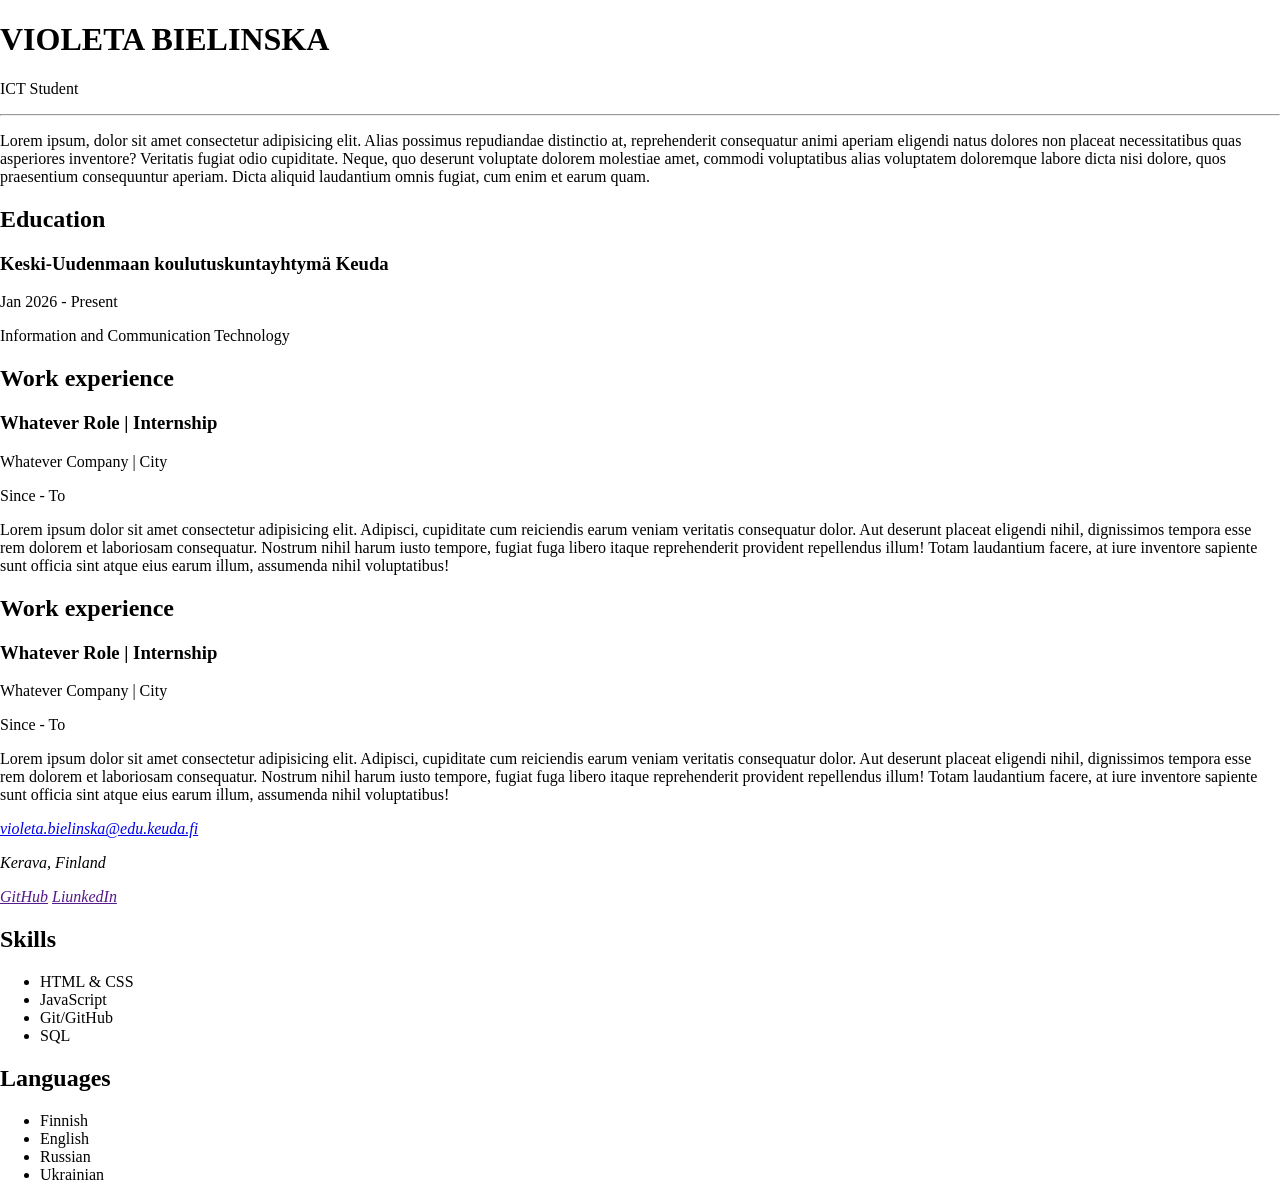
==== sivut/cv.html @ 228471f8 "cv" ====
<!DOCTYPE html>
<html lang="fi">

<head>
    <meta charset="UTF-8">
    <meta name="viewport" content="width=device-width, initial-scale=1.0">
    <title>Violeta Bielinska - Resume</title>
    <link rel="icon" type="image/x-icon" href="kuvat/favicon.png">
    <link rel="stylesheet" href="../css/cv.css">
</head>

<body>
    <header>
        <h1>VIOLETA BIELINSKA</h1>
        <p>ICT Student</p>
    </header>
    <hr>
    <main>
        <section>
            <section id="summary">
                <article>
                    <p>Lorem ipsum, dolor sit amet consectetur adipisicing elit. Alias possimus repudiandae distinctio
                        at, reprehenderit consequatur animi aperiam eligendi natus dolores non placeat necessitatibus
                        quas asperiores inventore? Veritatis fugiat odio cupiditate.
                        Neque, quo deserunt voluptate dolorem molestiae amet, commodi voluptatibus alias voluptatem
                        doloremque labore dicta nisi dolore, quos praesentium consequuntur aperiam. Dicta aliquid
                        laudantium omnis fugiat, cum enim et earum quam.</p>
                </article>
            </section>
            <section id="education">
                <h2>Education</h2>

                <h3>Keski-Uudenmaan koulutuskuntayhtymä Keuda</h3>
                <p>Jan 2026 - Present</p>
                <p>Information and Communication Technology</p>
            </section>
            <section id="experience">
                <h2>Work experience</h2>

                <h3>Whatever Role | Internship</h3>
                <p>Whatever Company | City</p>
                <p>Since - To</p>
                <p>Lorem ipsum dolor sit amet consectetur adipisicing elit. Adipisci, cupiditate cum reiciendis earum
                    veniam veritatis consequatur dolor. Aut deserunt placeat eligendi nihil, dignissimos tempora esse
                    rem dolorem et laboriosam consequatur.
                    Nostrum nihil harum iusto tempore, fugiat fuga libero itaque reprehenderit provident repellendus
                    illum! Totam laudantium facere, at iure inventore sapiente sunt officia sint atque eius earum illum,
                    assumenda nihil voluptatibus!</p>

                <h2>Work experience</h2>

                <h3>Whatever Role | Internship</h3>
                <p>Whatever Company | City</p>
                <p>Since - To</p>
                <p>Lorem ipsum dolor sit amet consectetur adipisicing elit. Adipisci, cupiditate cum reiciendis earum
                    veniam veritatis consequatur dolor. Aut deserunt placeat eligendi nihil, dignissimos tempora esse
                    rem dolorem et laboriosam consequatur.
                    Nostrum nihil harum iusto tempore, fugiat fuga libero itaque reprehenderit provident repellendus
                    illum! Totam laudantium facere, at iure inventore sapiente sunt officia sint atque eius earum illum,
                    assumenda nihil voluptatibus!</p>
            </section>
        </section>
        <aside>
            <section id="links">
                <address>
                    <a href="mailto:violeta.bielinska@edu.keuda.fi">violeta.bielinska@edu.keuda.fi</a>
                    <p>Kerava, Finland</p>
                    <a href="">GitHub</a>
                    <a href="">LiunkedIn</a>
                </address>
            </section>
            <section id="skills">
                <h2>Skills</h2>
                <ul>
                    <li>HTML & CSS</li>
                    <li>JavaScript</li>
                    <li>Git/GitHub</li>
                    <li>SQL</li>
                </ul>
            </section>
            <section id="languages">
                <h2>Languages</h2>
                <ul>
                    <li>Finnish</li>
                    <li>English</li>
                    <li>Russian</li>
                    <li>Ukrainian</li>
                </ul>
            </section>
        </aside>
    </main>
</body>

</html>
---- css/cv.css ----
* {
    box-sizing: border-box;
}

body {
    margin: 0;
    font-family:
}
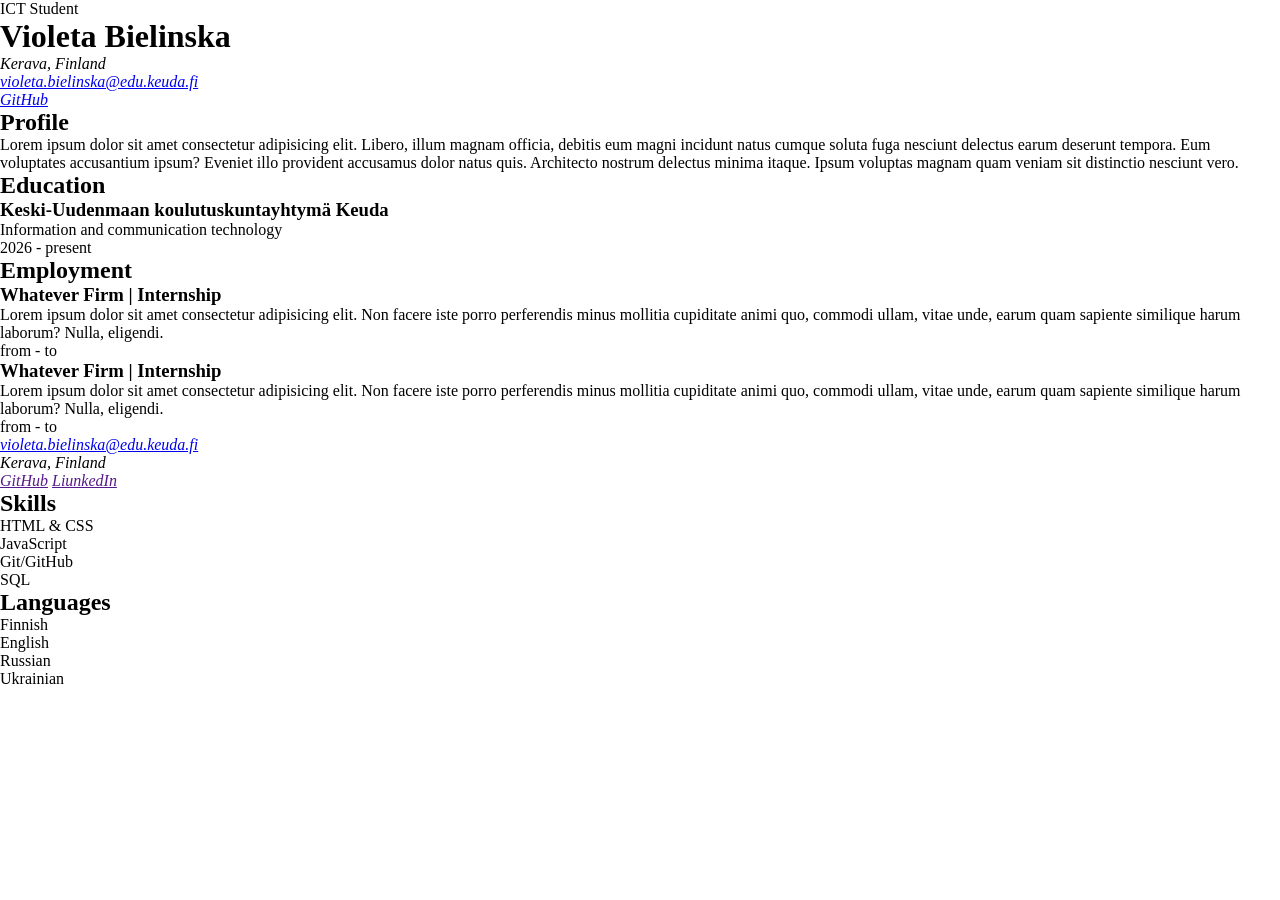
==== commit 00d30ae5: "Merge branch 'main' of https://github.com/vbielinska/portfolio" ====
--- a/sivut/cv.html
+++ b/sivut/cv.html
@@ -11,54 +11,44 @@
 
 <body>
     <header>
-        <h1>VIOLETA BIELINSKA</h1>
         <p>ICT Student</p>
+        <h1>Violeta Bielinska</h1>
+        <address class="info">
+            <ul>
+                <li>Kerava, Finland</li>
+                <li><a href="mailto:violeta.bielinska@edu.keuda.fi">violeta.bielinska@edu.keuda.fi</a></li>
+                <li><a href="https://github.com/vbielinska">GitHub</a></li>
+            </ul>
+        </address>
     </header>
-    <hr>
     <main>
         <section>
-            <section id="summary">
-                <article>
-                    <p>Lorem ipsum, dolor sit amet consectetur adipisicing elit. Alias possimus repudiandae distinctio
-                        at, reprehenderit consequatur animi aperiam eligendi natus dolores non placeat necessitatibus
-                        quas asperiores inventore? Veritatis fugiat odio cupiditate.
-                        Neque, quo deserunt voluptate dolorem molestiae amet, commodi voluptatibus alias voluptatem
-                        doloremque labore dicta nisi dolore, quos praesentium consequuntur aperiam. Dicta aliquid
-                        laudantium omnis fugiat, cum enim et earum quam.</p>
-                </article>
-            </section>
-            <section id="education">
-                <h2>Education</h2>
+            <h2>Profile</h2>
+            <p>Lorem ipsum dolor sit amet consectetur adipisicing elit. Libero, illum magnam officia, debitis eum magni
+                incidunt natus cumque soluta fuga nesciunt delectus earum deserunt tempora. Eum voluptates accusantium
+                ipsum? Eveniet illo provident accusamus dolor natus quis. Architecto nostrum delectus minima itaque.
+                Ipsum voluptas magnam quam veniam sit distinctio nesciunt vero.</p>
+        </section>
+        <section>
+            <h2>Education</h2>
+            <h3>Keski-Uudenmaan koulutuskuntayhtymä Keuda</h3>
+            <p>Information and communication technology</p>
+            <p>2026 - present</p>
+        </section>
+        <section>
+            <h2>Employment</h2>
 
-                <h3>Keski-Uudenmaan koulutuskuntayhtymä Keuda</h3>
-                <p>Jan 2026 - Present</p>
-                <p>Information and Communication Technology</p>
-            </section>
-            <section id="experience">
-                <h2>Work experience</h2>
+            <h3>Whatever Firm | Internship</h3>
+            <p>Lorem ipsum dolor sit amet consectetur adipisicing elit. Non facere iste porro perferendis minus mollitia
+                cupiditate animi quo, commodi ullam, vitae unde, earum quam sapiente similique harum laborum? Nulla,
+                eligendi.</p>
+            <p>from - to</p>
 
-                <h3>Whatever Role | Internship</h3>
-                <p>Whatever Company | City</p>
-                <p>Since - To</p>
-                <p>Lorem ipsum dolor sit amet consectetur adipisicing elit. Adipisci, cupiditate cum reiciendis earum
-                    veniam veritatis consequatur dolor. Aut deserunt placeat eligendi nihil, dignissimos tempora esse
-                    rem dolorem et laboriosam consequatur.
-                    Nostrum nihil harum iusto tempore, fugiat fuga libero itaque reprehenderit provident repellendus
-                    illum! Totam laudantium facere, at iure inventore sapiente sunt officia sint atque eius earum illum,
-                    assumenda nihil voluptatibus!</p>
-
-                <h2>Work experience</h2>
-
-                <h3>Whatever Role | Internship</h3>
-                <p>Whatever Company | City</p>
-                <p>Since - To</p>
-                <p>Lorem ipsum dolor sit amet consectetur adipisicing elit. Adipisci, cupiditate cum reiciendis earum
-                    veniam veritatis consequatur dolor. Aut deserunt placeat eligendi nihil, dignissimos tempora esse
-                    rem dolorem et laboriosam consequatur.
-                    Nostrum nihil harum iusto tempore, fugiat fuga libero itaque reprehenderit provident repellendus
-                    illum! Totam laudantium facere, at iure inventore sapiente sunt officia sint atque eius earum illum,
-                    assumenda nihil voluptatibus!</p>
-            </section>
+            <h3>Whatever Firm | Internship</h3>
+            <p>Lorem ipsum dolor sit amet consectetur adipisicing elit. Non facere iste porro perferendis minus mollitia
+                cupiditate animi quo, commodi ullam, vitae unde, earum quam sapiente similique harum laborum? Nulla,
+                eligendi.</p>
+            <p>from - to</p>
         </section>
         <aside>
             <section id="links">
@@ -89,6 +79,7 @@
             </section>
         </aside>
     </main>
+
 </body>
 
 </html>
--- a/css/cv.css
+++ b/css/cv.css
@@ -1,9 +1,8 @@
+@import url('https://fonts.googleapis.com/css2?family=PT+Serif:ital,wght@0,400;0,700;1,400;1,700&display=swap');
 
 * {
     box-sizing: border-box;
+    margin: 0;
+    padding: 0;
 }
 
-body {
-    margin: 0;
-    font-family:
-}
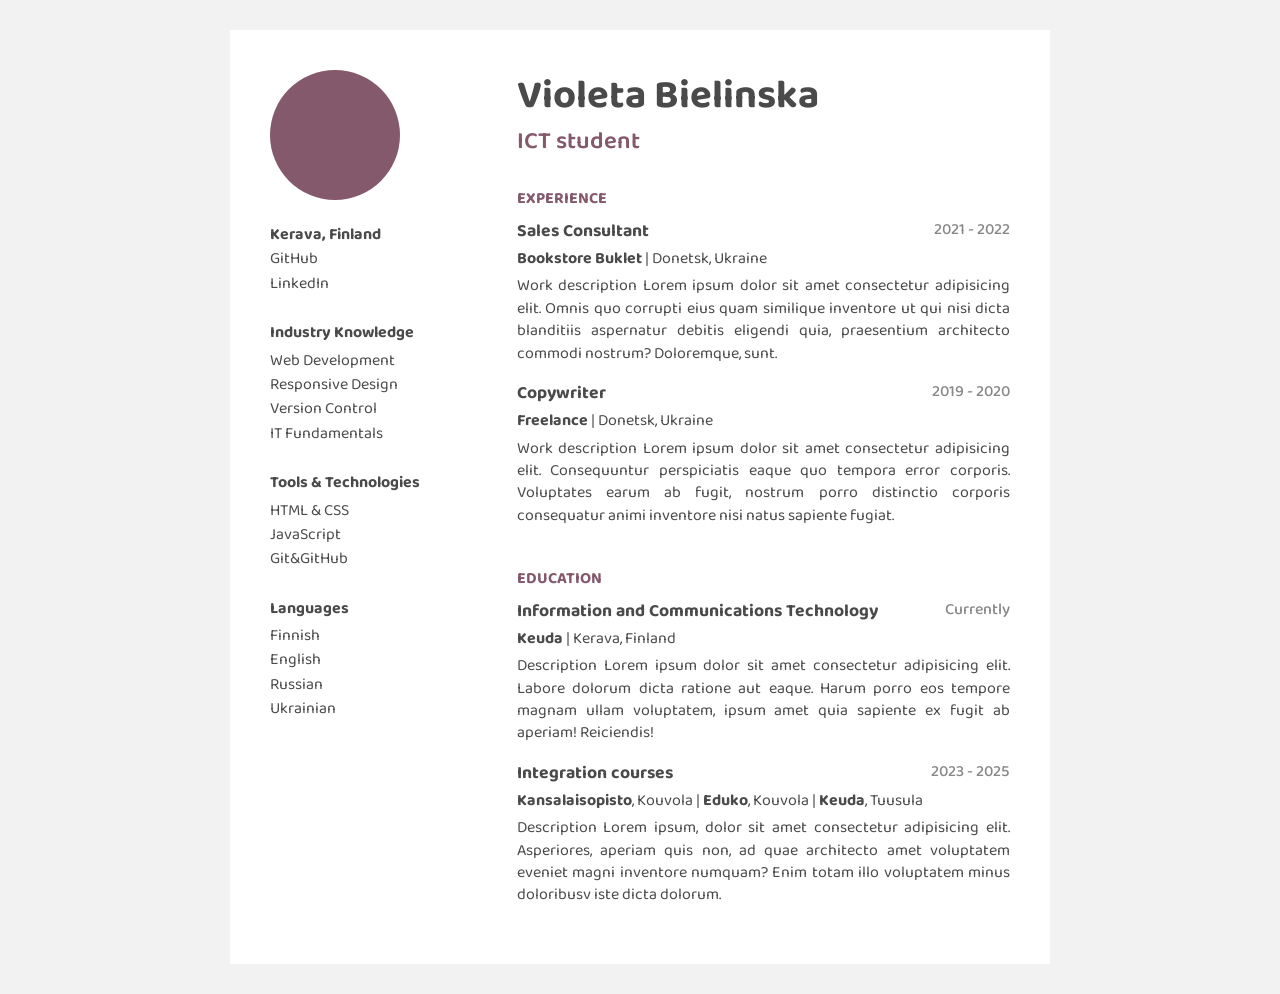
==== commit 86f36a1b: "make cv" ====
--- a/sivut/cv.html
+++ b/sivut/cv.html
@@ -1,85 +1,108 @@
 <!DOCTYPE html>
-<html lang="fi">
+<html lang="en">
 
 <head>
     <meta charset="UTF-8">
     <meta name="viewport" content="width=device-width, initial-scale=1.0">
-    <title>Violeta Bielinska - Resume</title>
-    <link rel="icon" type="image/x-icon" href="kuvat/favicon.png">
+    <title>Resume</title>
     <link rel="stylesheet" href="../css/cv.css">
 </head>
 
 <body>
-    <header>
-        <p>ICT Student</p>
-        <h1>Violeta Bielinska</h1>
-        <address class="info">
-            <ul>
-                <li>Kerava, Finland</li>
-                <li><a href="mailto:violeta.bielinska@edu.keuda.fi">violeta.bielinska@edu.keuda.fi</a></li>
-                <li><a href="https://github.com/vbielinska">GitHub</a></li>
-            </ul>
-        </address>
-    </header>
-    <main>
-        <section>
-            <h2>Profile</h2>
-            <p>Lorem ipsum dolor sit amet consectetur adipisicing elit. Libero, illum magnam officia, debitis eum magni
-                incidunt natus cumque soluta fuga nesciunt delectus earum deserunt tempora. Eum voluptates accusantium
-                ipsum? Eveniet illo provident accusamus dolor natus quis. Architecto nostrum delectus minima itaque.
-                Ipsum voluptas magnam quam veniam sit distinctio nesciunt vero.</p>
-        </section>
-        <section>
-            <h2>Education</h2>
-            <h3>Keski-Uudenmaan koulutuskuntayhtymä Keuda</h3>
-            <p>Information and communication technology</p>
-            <p>2026 - present</p>
-        </section>
-        <section>
-            <h2>Employment</h2>
+    <div class="column-container">
+        <aside class="sidebar">
+            <div class="image"></div>
 
-            <h3>Whatever Firm | Internship</h3>
-            <p>Lorem ipsum dolor sit amet consectetur adipisicing elit. Non facere iste porro perferendis minus mollitia
-                cupiditate animi quo, commodi ullam, vitae unde, earum quam sapiente similique harum laborum? Nulla,
-                eligendi.</p>
-            <p>from - to</p>
+            <address>
+                <ul>
+                    <li><strong>Kerava, Finland</strong></li>
+                    <li><a href="https://github.com/" target="_blank" rel="noopener noreferrer">GitHub</a></li>
+                    <li><a href="https://www.linkedin.com/in/violeta-bielinska-9b9603398/" target="_blank"
+                            rel="noopener noreferrer">LinkedIn</a></li>
+                </ul>
+            </address>
 
-            <h3>Whatever Firm | Internship</h3>
-            <p>Lorem ipsum dolor sit amet consectetur adipisicing elit. Non facere iste porro perferendis minus mollitia
-                cupiditate animi quo, commodi ullam, vitae unde, earum quam sapiente similique harum laborum? Nulla,
-                eligendi.</p>
-            <p>from - to</p>
-        </section>
-        <aside>
-            <section id="links">
-                <address>
-                    <a href="mailto:violeta.bielinska@edu.keuda.fi">violeta.bielinska@edu.keuda.fi</a>
-                    <p>Kerava, Finland</p>
-                    <a href="">GitHub</a>
-                    <a href="">LiunkedIn</a>
-                </address>
-            </section>
-            <section id="skills">
-                <h2>Skills</h2>
+            <article>
+                <h3>Industry Knowledge</h3>
+                <ul>
+                    <li>Web Development</li>
+                    <li>Responsive Design</li>
+                    <li>Version Control</li>
+                    <li>IT Fundamentals</li>
+                </ul>
+            </article>
+
+            <article>
+                <h3>Tools & Technologies</h3>
                 <ul>
                     <li>HTML & CSS</li>
                     <li>JavaScript</li>
-                    <li>Git/GitHub</li>
-                    <li>SQL</li>
+                    <li>Git&GitHub</li>
                 </ul>
-            </section>
-            <section id="languages">
-                <h2>Languages</h2>
+            </article>
+
+            <article>
+                <h3>Languages</h3>
                 <ul>
                     <li>Finnish</li>
                     <li>English</li>
                     <li>Russian</li>
                     <li>Ukrainian</li>
                 </ul>
-            </section>
+            </article>
         </aside>
-    </main>
 
+        <main>
+            <article class="head">
+                <h1>Violeta Bielinska</h1>
+                <p>ICT student</p>
+            </article>
+
+            <article>
+                <h2>Experience</h2>
+                
+                <p class="date">2021 - 2022</p>
+                <h3>Sales Consultant</h3>
+                <p><strong>Bookstore Buklet</strong> &#124; Donetsk, Ukraine</p>
+                <p class="description">Work description Lorem ipsum dolor sit amet consectetur adipisicing elit. Omnis quo corrupti eius
+                    quam similique inventore ut qui nisi dicta blanditiis aspernatur debitis eligendi quia, praesentium
+                    architecto commodi nostrum? Doloremque, sunt.</p>
+
+                    <p class="date">2019 - 2020 </p>
+                <h3>Copywriter</h3>
+                <p><strong>Freelance</strong>  &#124; Donetsk, Ukraine</p>
+                <p class="description">Work description Lorem ipsum dolor sit amet consectetur adipisicing elit. Consequuntur perspiciatis
+                    eaque quo tempora error corporis. Voluptates earum ab fugit, nostrum porro distinctio corporis
+                    consequatur animi inventore nisi natus sapiente fugiat.</p>
+            </article>
+
+            <article>
+                <h2>Education</h2>
+
+                <p class="date"> Currently </p>
+                <h3>Information and Communications Technology </h3>
+                <p><strong>Keuda</strong> &#124; Kerava, Finland</p>
+                <p class="description">Description Lorem ipsum dolor sit amet consectetur adipisicing elit. Labore
+                    dolorum dicta ratione aut
+                    eaque.
+                    Harum porro eos tempore magnam ullam voluptatem, ipsum amet quia sapiente ex fugit ab aperiam!
+                    Reiciendis!
+                </p>
+                <p class="date">2023 - 2025</p>
+                <h3>Integration courses</h3>
+                <p><strong>Kansalaisopisto</strong>, Kouvola &#124; <strong>Eduko</strong>, Kouvola &#124; <strong>Keuda</strong>, Tuusula</p>
+                <p class="description">Description Lorem ipsum, dolor sit amet consectetur adipisicing elit. Asperiores,
+                    aperiam quis non,
+                    ad
+                    quae
+                    architecto amet voluptatem eveniet magni inventore numquam? Enim totam illo voluptatem minus
+                    doloribusv
+                    iste
+                    dicta dolorum.</p>
+            </article>
+
+        </main>
+    </div>
 </body>
 
 </html>
--- a/css/cv.css
+++ b/css/cv.css
@@ -1,4 +1,4 @@
-@import url('https://fonts.googleapis.com/css2?family=PT+Serif:ital,wght@0,400;0,700;1,400;1,700&display=swap');
+@import url('https://fonts.googleapis.com/css2?family=Baloo+Bhaijaan+2:wght@400;500;600;700&display=swap');
 
 * {
     box-sizing: border-box;
@@ -6,3 +6,151 @@
     padding: 0;
 }
 
+body {
+    font-family: "Baloo Bhaijaan 2", sans-serif;
+    background-color: #f2f2f2;
+    color: #4a4a4a;
+    line-height: 1.4;
+    padding: 30px 15px;
+    font-size: 1rem;
+    text-align: justify;
+}
+
+/* Главная страница в формате листа */
+.column-container {
+    max-width: 820px;
+    margin: 0 auto;
+    display: flex;
+    background-color: #ffffff;
+    padding: 40px;
+}
+
+/* Левая боковая панель */
+.sidebar {
+    width: 32%;
+    padding-right: 30px;
+    display: flex;
+    flex-direction: column;
+    gap: 25px;
+}
+
+/* Круглая аватарка в розовом круге */
+.sidebar .image {
+    width: 130px;
+    height: 130px;
+    border-radius: 50%;
+    background-color:#84596B;
+    /* Розовый акцент */
+}
+
+/* Контактная информация и списки слева */
+.sidebar address ul,
+.sidebar article ul {
+    list-style: none;
+    font-style: normal;
+}
+
+.sidebar address li,
+.sidebar article li {
+    font-size: 1rem;
+    margin-bottom: 2px;
+}
+
+.sidebar address a,
+:visited {
+    text-decoration: none;
+    color: inherit;
+}
+
+.sidebar address a:hover {
+    color:#84596B;
+}
+
+/* Заголовки левой колонки */
+.sidebar h3 {
+    font-size: 1rem;
+    font-weight: 700;
+    margin-bottom: 5px;
+
+}
+
+/* Правый основной контент */
+main {
+    width: 68%;
+    padding-left: 10px;
+    display: flex;
+    flex-direction: column;
+    gap: 25px;
+}
+
+/* Имя и должность */
+
+main .head h1 {
+    font-size: 2.5rem;
+    font-weight: 700;
+}
+
+main .head p {
+    font-size: 1.5rem;
+    color:#84596B;
+    /* Розовая подпись */
+    font-weight: 600;
+}
+
+/* Заголовки EXPERIENCE и EDUCATION */
+main h2 {
+    font-size: 1rem;
+    font-weight: 700;
+    color:#84596B;
+    /* Розовый цвет секций */
+    text-transform: uppercase;
+    margin-bottom: 0.5rem;
+}
+
+/* Элементы опыта и образования */
+main article h3 {
+    font-size: 1.1rem;
+    font-weight: 700;
+    margin-bottom: 0.3rem;
+}
+
+/* Даты и место работы */
+main article .date {
+    font-weight: 500;
+    color: #888;
+    margin-bottom: 0.3rem;
+    float: right;
+    
+}
+
+main article p {
+    font-size: 1rem;
+    margin-bottom: 0.3rem;
+    
+}
+
+/* Текст описания */
+main article .description {
+    font-size: 1rem;
+    color: #4a4a4a;
+    margin-bottom: 1rem;
+}
+
+
+/* Мобильная адаптивность */
+@media (max-width: 650px) {
+    .column-container {
+        flex-direction: column;
+        padding: 20px;
+    }
+
+    .sidebar,
+    main {
+        width: 100%;
+        padding: 0;
+    }
+
+    .sidebar {
+        margin-bottom: 30px;
+    }
+}
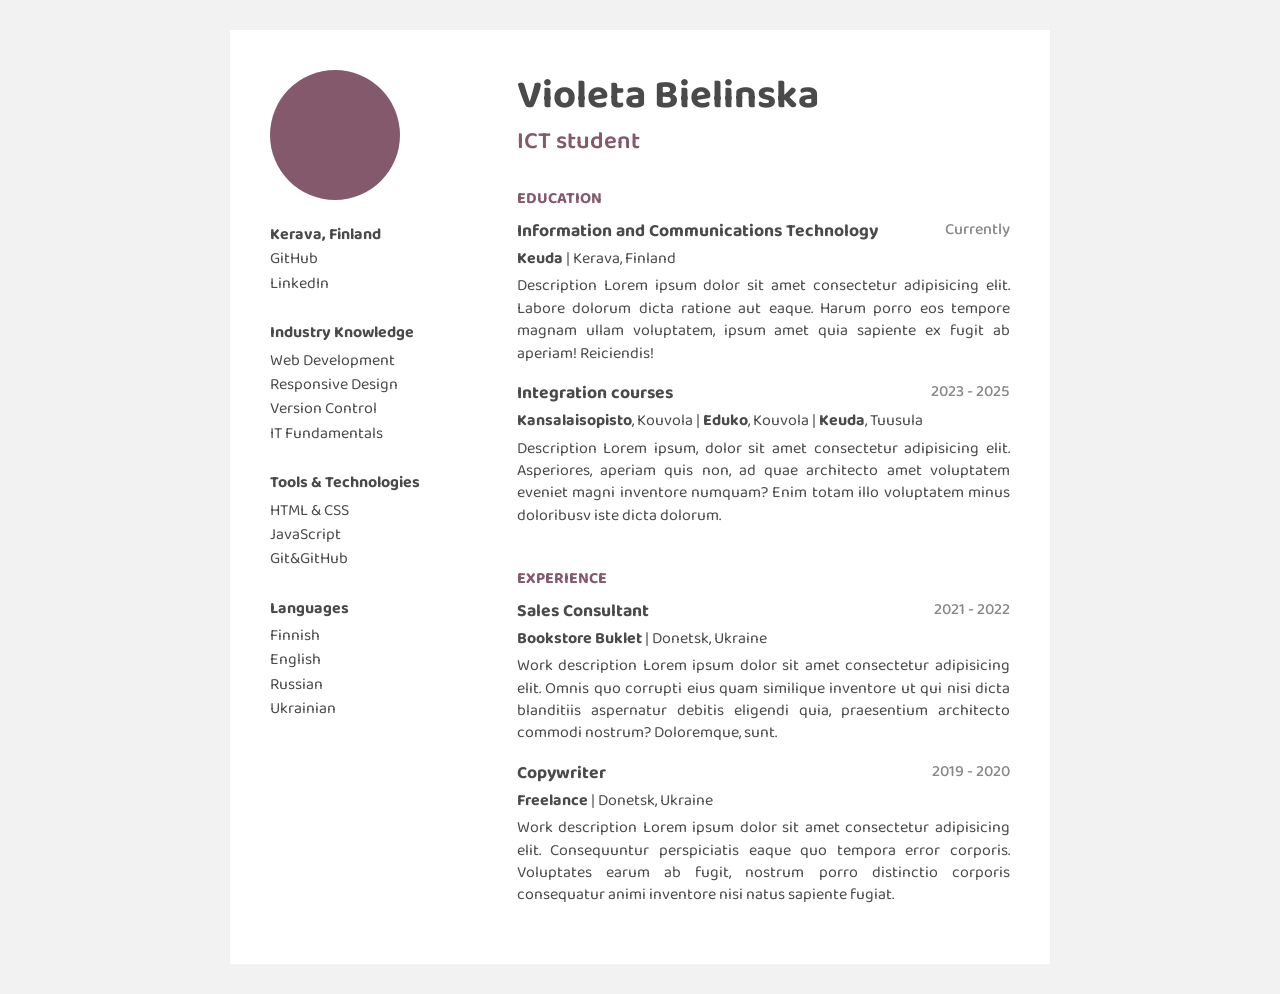
==== commit 74602094: "make cv page sresponsive" ====
--- a/sivut/cv.html
+++ b/sivut/cv.html
@@ -7,6 +7,7 @@
     <title>Resume</title>
     <link rel="stylesheet" href="../css/cv.css">
 </head>
+<!--add meta tegs-->
 
 <body>
     <div class="column-container">
@@ -53,30 +54,12 @@
         </aside>
 
         <main>
+            
             <article class="head">
                 <h1>Violeta Bielinska</h1>
                 <p>ICT student</p>
             </article>
-
-            <article>
-                <h2>Experience</h2>
-                
-                <p class="date">2021 - 2022</p>
-                <h3>Sales Consultant</h3>
-                <p><strong>Bookstore Buklet</strong> &#124; Donetsk, Ukraine</p>
-                <p class="description">Work description Lorem ipsum dolor sit amet consectetur adipisicing elit. Omnis quo corrupti eius
-                    quam similique inventore ut qui nisi dicta blanditiis aspernatur debitis eligendi quia, praesentium
-                    architecto commodi nostrum? Doloremque, sunt.</p>
-
-                    <p class="date">2019 - 2020 </p>
-                <h3>Copywriter</h3>
-                <p><strong>Freelance</strong>  &#124; Donetsk, Ukraine</p>
-                <p class="description">Work description Lorem ipsum dolor sit amet consectetur adipisicing elit. Consequuntur perspiciatis
-                    eaque quo tempora error corporis. Voluptates earum ab fugit, nostrum porro distinctio corporis
-                    consequatur animi inventore nisi natus sapiente fugiat.</p>
-            </article>
-
-            <article>
+             <article>
                 <h2>Education</h2>
 
                 <p class="date"> Currently </p>
@@ -100,6 +83,25 @@
                     iste
                     dicta dolorum.</p>
             </article>
+            <article>
+                <h2>Experience</h2>
+                
+                <p class="date">2021 - 2022</p>
+                <h3>Sales Consultant</h3>
+                <p><strong>Bookstore Buklet</strong> &#124; Donetsk, Ukraine</p>
+                <p class="description">Work description Lorem ipsum dolor sit amet consectetur adipisicing elit. Omnis quo corrupti eius
+                    quam similique inventore ut qui nisi dicta blanditiis aspernatur debitis eligendi quia, praesentium
+                    architecto commodi nostrum? Doloremque, sunt.</p>
+
+                    <p class="date">2019 - 2020 </p>
+                <h3>Copywriter</h3>
+                <p><strong>Freelance</strong>  &#124; Donetsk, Ukraine</p>
+                <p class="description">Work description Lorem ipsum dolor sit amet consectetur adipisicing elit. Consequuntur perspiciatis
+                    eaque quo tempora error corporis. Voluptates earum ab fugit, nostrum porro distinctio corporis
+                    consequatur animi inventore nisi natus sapiente fugiat.</p>
+            </article>
+
+           
 
         </main>
     </div>
--- a/css/cv.css
+++ b/css/cv.css
@@ -57,7 +57,7 @@
 }
 
 .sidebar address a,
-:visited {
+.sidebar address a:visited {
     text-decoration: none;
     color: inherit;
 }
@@ -138,6 +138,7 @@
 
 
 /* Мобильная адаптивность */
+
 @media (max-width: 650px) {
     .column-container {
         flex-direction: column;
@@ -150,7 +151,42 @@
         padding: 0;
     }
 
+    /* Имя и должность сверху */
+    main {
+        display: contents;
+        text-align: left;
+    }
+
+    .head {
+        order: 1;
+        text-align:center;
+        margin-bottom: 20px;
+    }
+
+    /* Фото и информация sidebar */
+   /* Sidebar */
     .sidebar {
+        order: 2;
+        display: grid;
+        grid-template-columns: 1fr 1fr;
+        column-gap: 20px;
+        row-gap: 20px;
         margin-bottom: 30px;
     }
+
+    /* Фото занимает обе колонки */
+    .sidebar .image {
+        grid-column: 1 / -1;
+
+        width: 130px;
+        height: 130px;
+
+        border-radius: 50%;
+        margin: 0 auto 10px;
+    }
+
+    /* Остальной контент */
+    main article:not(.head) {
+        order: 3;
+    }
 }
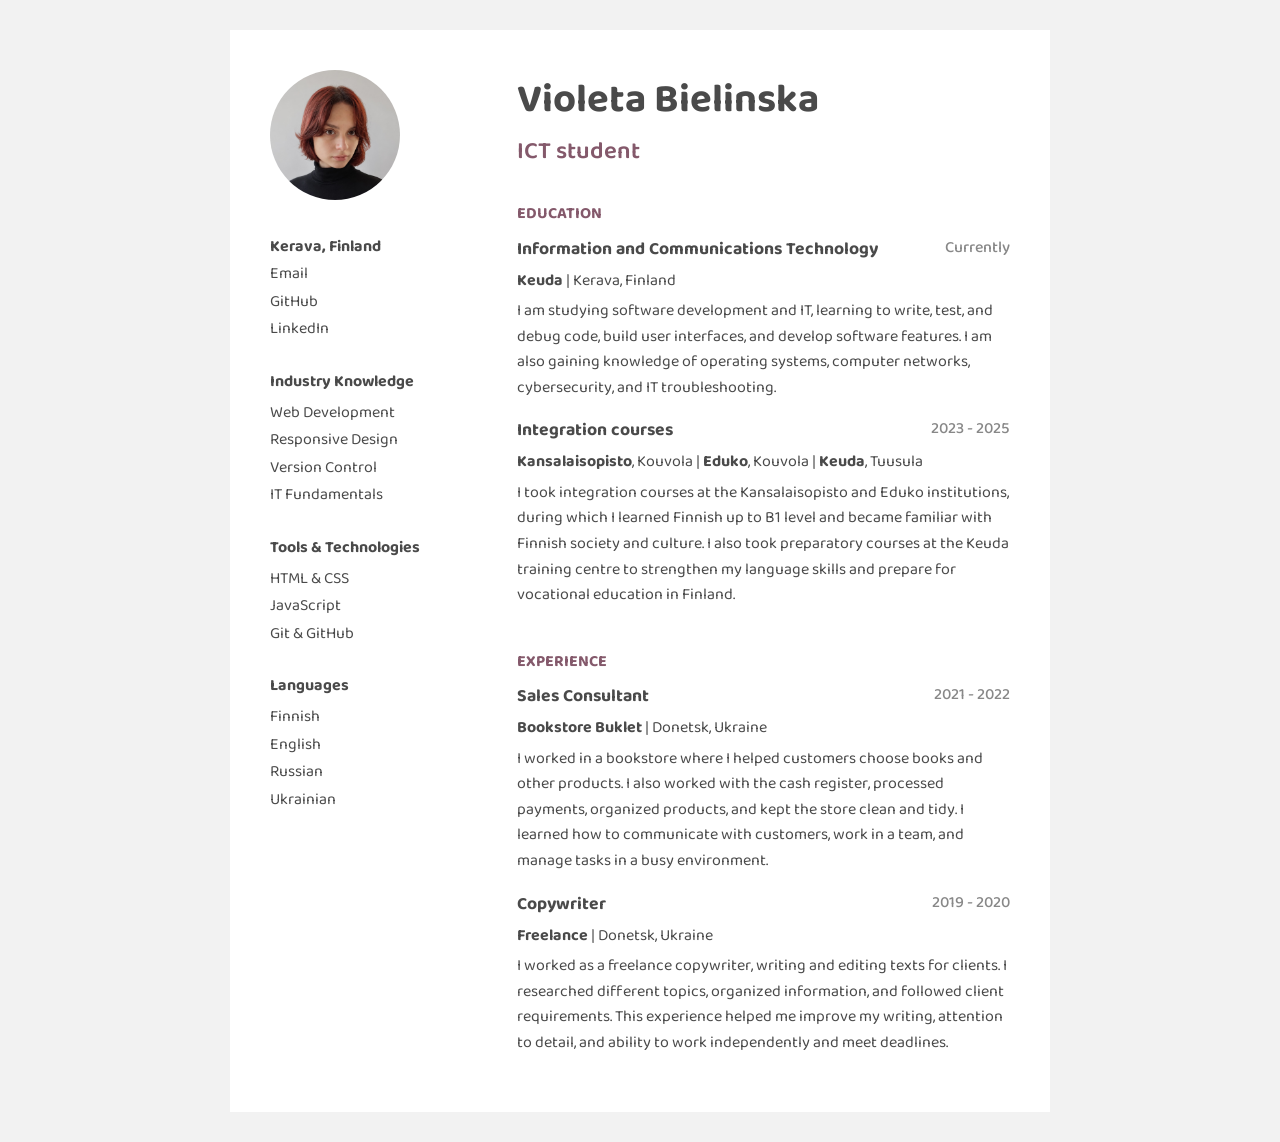
==== commit c8fa2947: "Add education and work description" ====
--- a/sivut/cv.html
+++ b/sivut/cv.html
@@ -12,11 +12,14 @@
 <body>
     <div class="column-container">
         <aside class="sidebar">
-            <div class="image"></div>
+            <div class="image">
+                <img src="../kuvat/photo.png" alt="">
+            </div>
 
             <address>
                 <ul>
                     <li><strong>Kerava, Finland</strong></li>
+                    <li><a href="mailto:violeta.bielinska@keuda.fi" rel="noopener noreferrer">Email</a></li>
                     <li><a href="https://github.com/" target="_blank" rel="noopener noreferrer">GitHub</a></li>
                     <li><a href="https://www.linkedin.com/in/violeta-bielinska-9b9603398/" target="_blank"
                             rel="noopener noreferrer">LinkedIn</a></li>
@@ -38,7 +41,7 @@
                 <ul>
                     <li>HTML & CSS</li>
                     <li>JavaScript</li>
-                    <li>Git&GitHub</li>
+                    <li>Git & GitHub</li>
                 </ul>
             </article>
 
@@ -54,54 +57,50 @@
         </aside>
 
         <main>
-            
+
             <article class="head">
                 <h1>Violeta Bielinska</h1>
                 <p>ICT student</p>
             </article>
-             <article>
+            <article>
                 <h2>Education</h2>
 
                 <p class="date"> Currently </p>
                 <h3>Information and Communications Technology </h3>
                 <p><strong>Keuda</strong> &#124; Kerava, Finland</p>
-                <p class="description">Description Lorem ipsum dolor sit amet consectetur adipisicing elit. Labore
-                    dolorum dicta ratione aut
-                    eaque.
-                    Harum porro eos tempore magnam ullam voluptatem, ipsum amet quia sapiente ex fugit ab aperiam!
-                    Reiciendis!
+                <p class="description"> I am studying software development and IT, learning to write, test, and debug
+                    code, build user interfaces, and develop software features. I am also gaining knowledge of operating
+                    systems, computer networks, cybersecurity, and IT troubleshooting.
                 </p>
                 <p class="date">2023 - 2025</p>
                 <h3>Integration courses</h3>
-                <p><strong>Kansalaisopisto</strong>, Kouvola &#124; <strong>Eduko</strong>, Kouvola &#124; <strong>Keuda</strong>, Tuusula</p>
-                <p class="description">Description Lorem ipsum, dolor sit amet consectetur adipisicing elit. Asperiores,
-                    aperiam quis non,
-                    ad
-                    quae
-                    architecto amet voluptatem eveniet magni inventore numquam? Enim totam illo voluptatem minus
-                    doloribusv
-                    iste
-                    dicta dolorum.</p>
+                <p><strong>Kansalaisopisto</strong>, Kouvola &#124; <strong>Eduko</strong>, Kouvola &#124;
+                    <strong>Keuda</strong>, Tuusula</p>
+                <p class="description">I took integration courses at the Kansalaisopisto and Eduko institutions, during
+                    which I learned Finnish up to B1 level and became familiar with Finnish society and culture. I also
+                    took preparatory courses at the Keuda training centre to strengthen my language skills and prepare
+                    for vocational education in Finland.</p>
             </article>
             <article>
                 <h2>Experience</h2>
-                
+
                 <p class="date">2021 - 2022</p>
                 <h3>Sales Consultant</h3>
                 <p><strong>Bookstore Buklet</strong> &#124; Donetsk, Ukraine</p>
-                <p class="description">Work description Lorem ipsum dolor sit amet consectetur adipisicing elit. Omnis quo corrupti eius
-                    quam similique inventore ut qui nisi dicta blanditiis aspernatur debitis eligendi quia, praesentium
-                    architecto commodi nostrum? Doloremque, sunt.</p>
-
-                    <p class="date">2019 - 2020 </p>
+                <p class="description">I worked in a bookstore where I helped customers choose books and other products.
+                    I also worked with the cash register, processed payments, organized products, and kept the store
+                    clean and tidy. I learned how to communicate with customers, work in a team, and manage tasks in a
+                    busy environment.</p>
+                <p class="date">2019 - 2020 </p>
                 <h3>Copywriter</h3>
-                <p><strong>Freelance</strong>  &#124; Donetsk, Ukraine</p>
-                <p class="description">Work description Lorem ipsum dolor sit amet consectetur adipisicing elit. Consequuntur perspiciatis
-                    eaque quo tempora error corporis. Voluptates earum ab fugit, nostrum porro distinctio corporis
-                    consequatur animi inventore nisi natus sapiente fugiat.</p>
+                <p><strong>Freelance</strong> &#124; Donetsk, Ukraine</p>
+                <p class="description">I worked as a freelance copywriter, writing and editing texts for clients. I
+                    researched different topics, organized information, and followed client requirements. This
+                    experience helped me improve my writing, attention to detail, and ability to work independently and
+                    meet deadlines.</p>
             </article>
 
-           
+
 
         </main>
     </div>
--- a/css/cv.css
+++ b/css/cv.css
@@ -10,10 +10,10 @@
     font-family: "Baloo Bhaijaan 2", sans-serif;
     background-color: #f2f2f2;
     color: #4a4a4a;
-    line-height: 1.4;
+    line-height: 1.6;
     padding: 30px 15px;
     font-size: 1rem;
-    text-align: justify;
+    text-align: left;
 }
 
 /* Главная страница в формате листа */
@@ -35,11 +35,11 @@
 }
 
 /* Круглая аватарка в розовом круге */
-.sidebar .image {
+.sidebar .image img {
     width: 130px;
     height: 130px;
     border-radius: 50%;
-    background-color:#84596B;
+    object-fit: cover;
     /* Розовый акцент */
 }
 
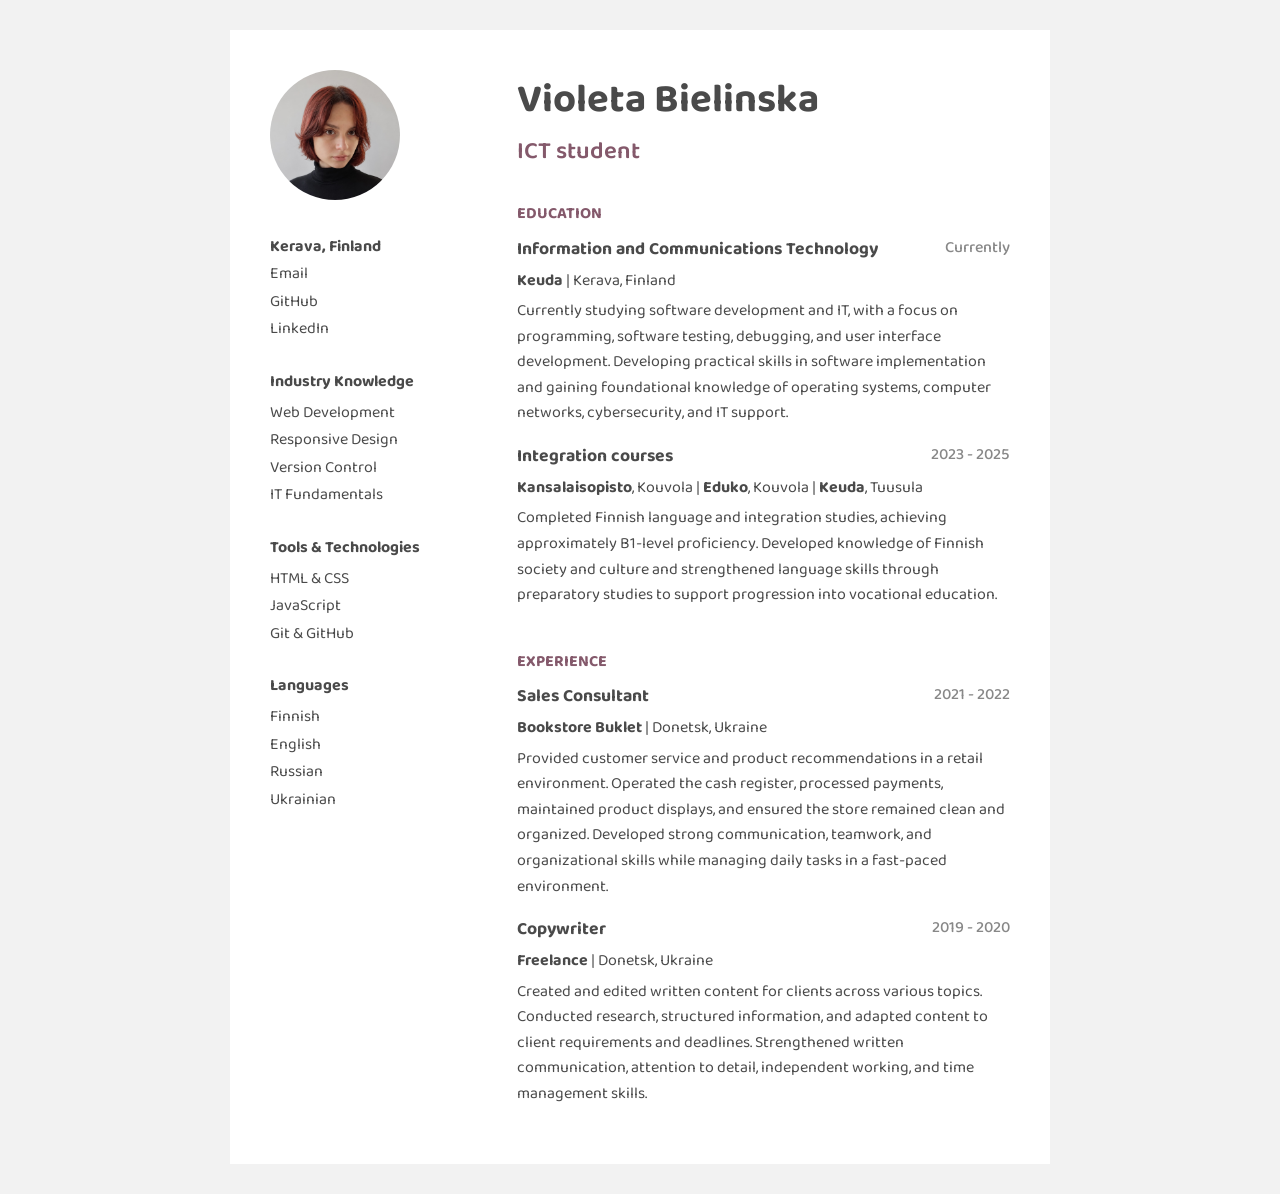
==== commit 299eca89: "change descriptions" ====
--- a/sivut/cv.html
+++ b/sivut/cv.html
@@ -68,18 +68,13 @@
                 <p class="date"> Currently </p>
                 <h3>Information and Communications Technology </h3>
                 <p><strong>Keuda</strong> &#124; Kerava, Finland</p>
-                <p class="description"> I am studying software development and IT, learning to write, test, and debug
-                    code, build user interfaces, and develop software features. I am also gaining knowledge of operating
-                    systems, computer networks, cybersecurity, and IT troubleshooting.
+                <p class="description">Currently studying software development and IT, with a focus on programming, software testing, debugging, and user interface development. Developing practical skills in software implementation and gaining foundational knowledge of operating systems, computer networks, cybersecurity, and IT support. 
                 </p>
                 <p class="date">2023 - 2025</p>
                 <h3>Integration courses</h3>
                 <p><strong>Kansalaisopisto</strong>, Kouvola &#124; <strong>Eduko</strong>, Kouvola &#124;
-                    <strong>Keuda</strong>, Tuusula</p>
-                <p class="description">I took integration courses at the Kansalaisopisto and Eduko institutions, during
-                    which I learned Finnish up to B1 level and became familiar with Finnish society and culture. I also
-                    took preparatory courses at the Keuda training centre to strengthen my language skills and prepare
-                    for vocational education in Finland.</p>
+                    <strong>Keuda</strong>, Tuusula</p>Completed Finnish language and integration studies, achieving approximately B1-level proficiency. Developed knowledge of Finnish society and culture and strengthened language skills through preparatory studies to support progression into vocational education.
+                <p class="description"></p>
             </article>
             <article>
                 <h2>Experience</h2>
@@ -87,17 +82,11 @@
                 <p class="date">2021 - 2022</p>
                 <h3>Sales Consultant</h3>
                 <p><strong>Bookstore Buklet</strong> &#124; Donetsk, Ukraine</p>
-                <p class="description">I worked in a bookstore where I helped customers choose books and other products.
-                    I also worked with the cash register, processed payments, organized products, and kept the store
-                    clean and tidy. I learned how to communicate with customers, work in a team, and manage tasks in a
-                    busy environment.</p>
+                <p class="description">Provided customer service and product recommendations in a retail environment. Operated the cash register, processed payments, maintained product displays, and ensured the store remained clean and organized. Developed strong communication, teamwork, and organizational skills while managing daily tasks in a fast-paced environment.</p>
                 <p class="date">2019 - 2020 </p>
                 <h3>Copywriter</h3>
                 <p><strong>Freelance</strong> &#124; Donetsk, Ukraine</p>
-                <p class="description">I worked as a freelance copywriter, writing and editing texts for clients. I
-                    researched different topics, organized information, and followed client requirements. This
-                    experience helped me improve my writing, attention to detail, and ability to work independently and
-                    meet deadlines.</p>
+                <p class="description">Created and edited written content for clients across various topics. Conducted research, structured information, and adapted content to client requirements and deadlines. Strengthened written communication, attention to detail, independent working, and time management skills.</p>
             </article>
 
 
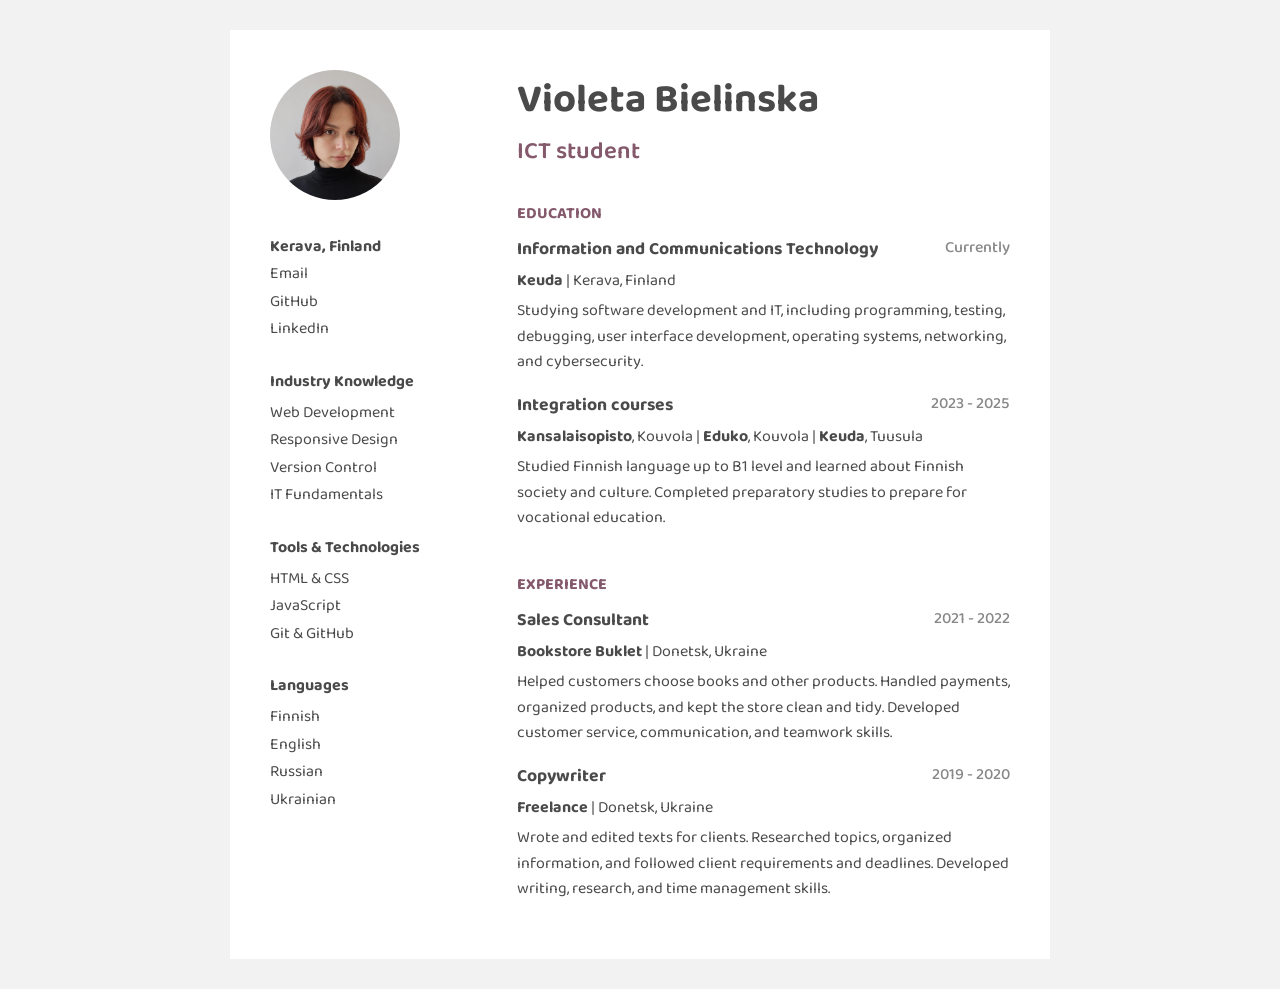
==== commit 4be4f57f: "change description" ====
--- a/sivut/cv.html
+++ b/sivut/cv.html
@@ -68,12 +68,12 @@
                 <p class="date"> Currently </p>
                 <h3>Information and Communications Technology </h3>
                 <p><strong>Keuda</strong> &#124; Kerava, Finland</p>
-                <p class="description">Currently studying software development and IT, with a focus on programming, software testing, debugging, and user interface development. Developing practical skills in software implementation and gaining foundational knowledge of operating systems, computer networks, cybersecurity, and IT support. 
+                <p class="description">Studying software development and IT, including programming, testing, debugging, user interface development, operating systems, networking, and cybersecurity.
                 </p>
                 <p class="date">2023 - 2025</p>
                 <h3>Integration courses</h3>
                 <p><strong>Kansalaisopisto</strong>, Kouvola &#124; <strong>Eduko</strong>, Kouvola &#124;
-                    <strong>Keuda</strong>, Tuusula</p>Completed Finnish language and integration studies, achieving approximately B1-level proficiency. Developed knowledge of Finnish society and culture and strengthened language skills through preparatory studies to support progression into vocational education.
+                    <strong>Keuda</strong>, Tuusula</p>Studied Finnish language up to B1 level and learned about Finnish society and culture. Completed preparatory studies to prepare for vocational education.
                 <p class="description"></p>
             </article>
             <article>
@@ -82,11 +82,11 @@
                 <p class="date">2021 - 2022</p>
                 <h3>Sales Consultant</h3>
                 <p><strong>Bookstore Buklet</strong> &#124; Donetsk, Ukraine</p>
-                <p class="description">Provided customer service and product recommendations in a retail environment. Operated the cash register, processed payments, maintained product displays, and ensured the store remained clean and organized. Developed strong communication, teamwork, and organizational skills while managing daily tasks in a fast-paced environment.</p>
+                <p class="description">Helped customers choose books and other products. Handled payments, organized products, and kept the store clean and tidy. Developed customer service, communication, and teamwork skills.</p>
                 <p class="date">2019 - 2020 </p>
                 <h3>Copywriter</h3>
                 <p><strong>Freelance</strong> &#124; Donetsk, Ukraine</p>
-                <p class="description">Created and edited written content for clients across various topics. Conducted research, structured information, and adapted content to client requirements and deadlines. Strengthened written communication, attention to detail, independent working, and time management skills.</p>
+                <p class="description">Wrote and edited texts for clients. Researched topics, organized information, and followed client requirements and deadlines. Developed writing, research, and time management skills.</p>
             </article>
 
 
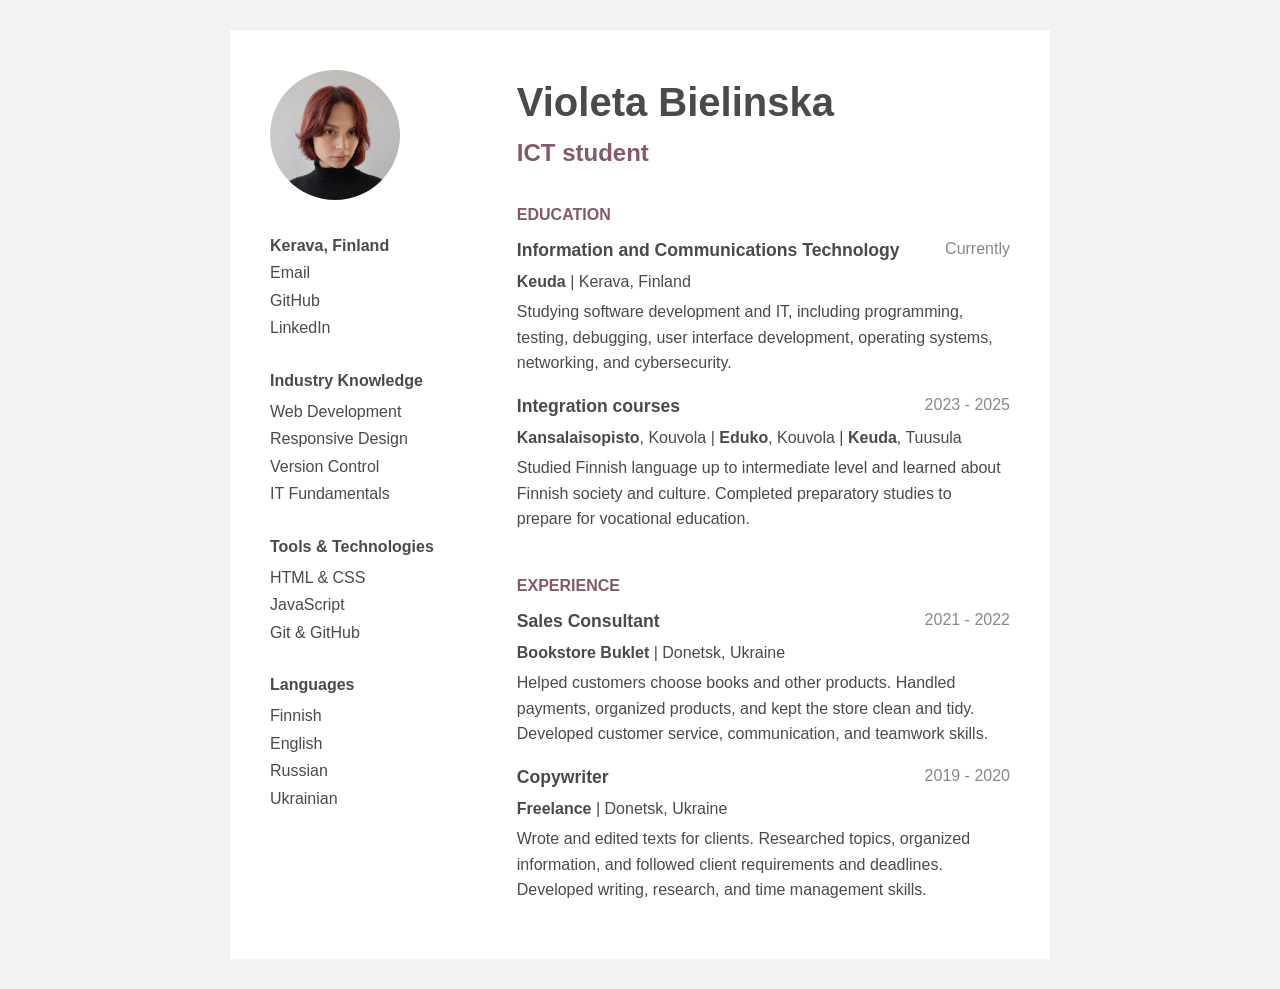
==== commit 50fc7c5e: "change font" ====
--- a/sivut/cv.html
+++ b/sivut/cv.html
@@ -5,7 +5,8 @@
     <meta charset="UTF-8">
     <meta name="viewport" content="width=device-width, initial-scale=1.0">
     <title>Resume</title>
-    <link rel="stylesheet" href="../css/cv.css">
+    <link rel="stylesheet" href="../css/draft-cv.css">
+    
 </head>
 <!--add meta tegs-->
 
@@ -73,12 +74,11 @@
                 <p class="date">2023 - 2025</p>
                 <h3>Integration courses</h3>
                 <p><strong>Kansalaisopisto</strong>, Kouvola &#124; <strong>Eduko</strong>, Kouvola &#124;
-                    <strong>Keuda</strong>, Tuusula</p>Studied Finnish language up to B1 level and learned about Finnish society and culture. Completed preparatory studies to prepare for vocational education.
+                    <strong>Keuda</strong>, Tuusula</p>Studied Finnish language up to intermediate level and learned about Finnish society and culture. Completed preparatory studies to prepare for vocational education.
                 <p class="description"></p>
             </article>
             <article>
                 <h2>Experience</h2>
-
                 <p class="date">2021 - 2022</p>
                 <h3>Sales Consultant</h3>
                 <p><strong>Bookstore Buklet</strong> &#124; Donetsk, Ukraine</p>
@@ -88,9 +88,6 @@
                 <p><strong>Freelance</strong> &#124; Donetsk, Ukraine</p>
                 <p class="description">Wrote and edited texts for clients. Researched topics, organized information, and followed client requirements and deadlines. Developed writing, research, and time management skills.</p>
             </article>
-
-
-
         </main>
     </div>
 </body>
--- a/css/draft-cv.css
+++ b/css/draft-cv.css
@@ -0,0 +1,191 @@
+
+* {
+    box-sizing: border-box;
+    margin: 0;
+    padding: 0;
+}
+
+body {
+    font-family: Arial, Helvetica, sans-serif;
+    background-color: #f2f2f2;
+    color: #4a4a4a;
+    line-height: 1.6;
+    padding: 30px 15px;
+    font-size: 1rem;
+    text-align: left;
+}
+
+/* Главная страница в формате листа */
+.column-container {
+    max-width: 820px;
+    margin: 0 auto;
+    display: flex;
+    background-color: #ffffff;
+    padding: 40px;
+}
+
+/* Левая боковая панель */
+.sidebar {
+    width: 32%;
+    padding-right: 30px;
+    display: flex;
+    flex-direction: column;
+    gap: 25px;
+}
+
+/* Круглая аватарка в розовом круге */
+.sidebar .image img {
+    width: 130px;
+    height: 130px;
+    border-radius: 50%;
+    object-fit: cover;
+    /* Розовый акцент */
+}
+
+/* Контактная информация и списки слева */
+.sidebar address ul,
+.sidebar article ul {
+    list-style: none;
+    font-style: normal;
+}
+
+.sidebar address li,
+.sidebar article li {
+    font-size: 1rem;
+    margin-bottom: 2px;
+}
+
+.sidebar address a,
+.sidebar address a:visited {
+    text-decoration: none;
+    color: inherit;
+}
+
+.sidebar address a:hover {
+    color:#84596B;
+}
+
+/* Заголовки левой колонки */
+.sidebar h3 {
+    font-size: 1rem;
+    font-weight: 700;
+    margin-bottom: 5px;
+
+}
+
+/* Правый основной контент */
+main {
+    width: 68%;
+    padding-left: 10px;
+    display: flex;
+    flex-direction: column;
+    gap: 25px;
+}
+
+/* Имя и должность */
+
+main .head h1 {
+    font-size: 2.5rem;
+    font-weight: 700;
+}
+
+main .head p {
+    font-size: 1.5rem;
+    color:#84596B;
+    /* Розовая подпись */
+    font-weight: 600;
+}
+
+/* Заголовки EXPERIENCE и EDUCATION */
+main h2 {
+    font-size: 1rem;
+    font-weight: 700;
+    color:#84596B;
+    /* Розовый цвет секций */
+    text-transform: uppercase;
+    margin-bottom: 0.5rem;
+}
+
+/* Элементы опыта и образования */
+main article h3 {
+    font-size: 1.1rem;
+    font-weight: 700;
+    margin-bottom: 0.3rem;
+}
+
+/* Даты и место работы */
+main article .date {
+    font-weight: 500;
+    color: #888;
+    margin-bottom: 0.3rem;
+    float: right;
+    
+}
+
+main article p {
+    font-size: 1rem;
+    margin-bottom: 0.3rem;
+    
+}
+
+/* Текст описания */
+main article .description {
+    font-size: 1rem;
+    color: #4a4a4a;
+    margin-bottom: 1rem;
+}
+
+
+/* Мобильная адаптивность */
+
+@media (max-width: 650px) {
+    .column-container {
+        flex-direction: column;
+        padding: 20px;
+    }
+
+    .sidebar,
+    main {
+        width: 100%;
+        padding: 0;
+    }
+
+    /* Имя и должность сверху */
+    main {
+        display: contents;
+        text-align: left;
+    }
+
+    .head {
+        order: 1;
+        text-align:center;
+        margin-bottom: 20px;
+    }
+
+    /* Фото и информация sidebar */
+   /* Sidebar */
+    .sidebar {
+        order: 2;
+        display: grid;
+        grid-template-columns: 1fr 1fr;
+        column-gap: 20px;
+        row-gap: 20px;
+        margin-bottom: 30px;
+    }
+
+    /* Фото занимает обе колонки */
+    .sidebar .image {
+        grid-column: 1 / -1;
+
+        width: 130px;
+        height: 130px;
+
+        border-radius: 50%;
+        margin: 0 auto 10px;
+    }
+
+    /* Остальной контент */
+    main article:not(.head) {
+        order: 3;
+    }
+}
